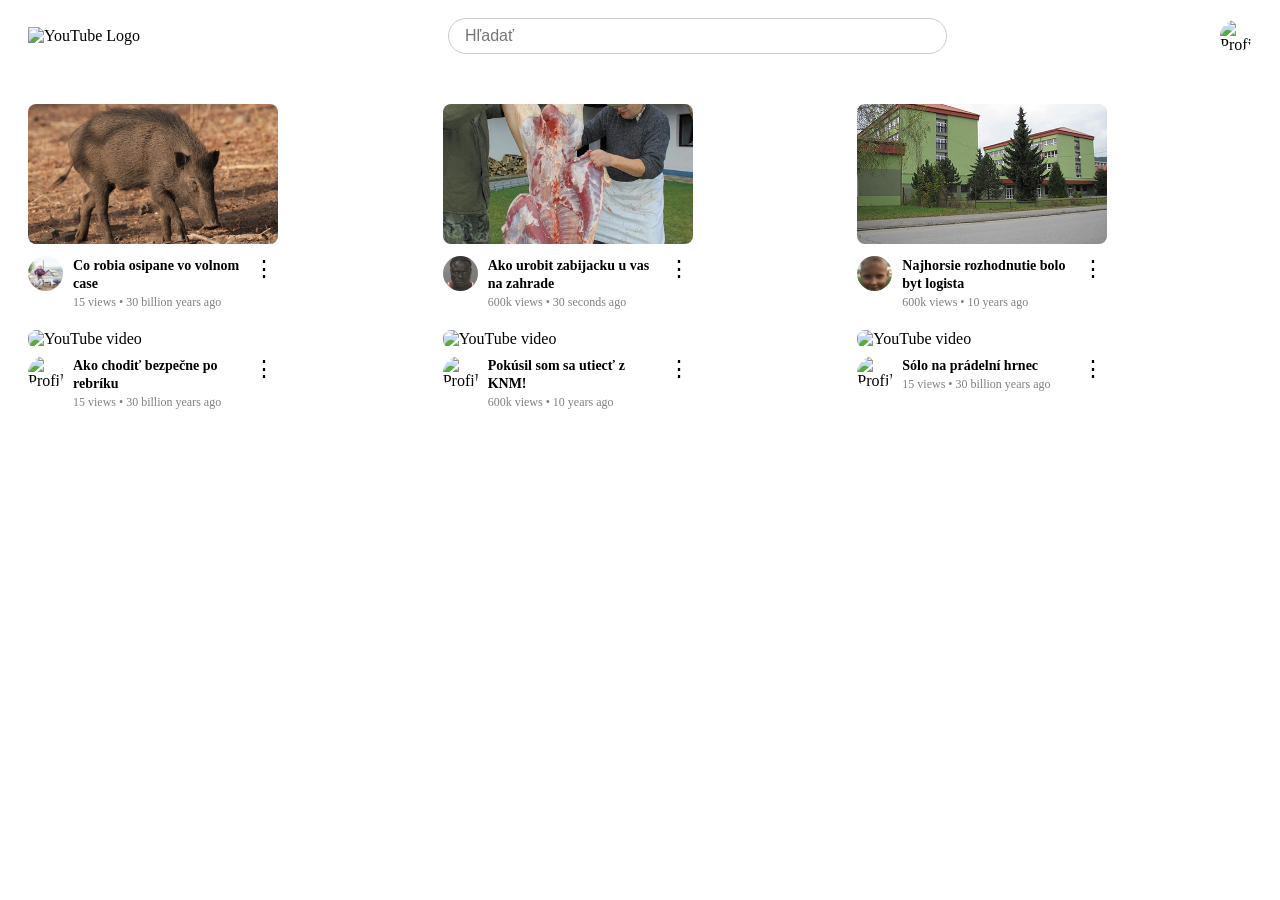
==== ULOHA/YT/index.html @ c9849a09 "Exercises update" ====
<!DOCTYPE html>
<html lang="en">
<head>
    <meta charset="UTF-8">
    <meta name="viewport" content="width=device-width, initial-scale=1.0">
    <title>Youtube</title>
    <link rel="stylesheet" href="style.css">
<style>
        .header {
            display: flex; 
            justify-content: space-between; 
            align-items: center; 
            padding: 10px 20px;
            margin-bottom: 20px;
        }
        .search-bar {
            width: 100%;
            padding: 8px 16px;
            border-radius: 20px;
            border: 1px solid #ccc;
            font-size: 16px;
        }
        .right-section {
            display: flex;
            justify-content: flex-end;
        }
        .header-profile-icon {
            width: 32px; 
            height: 32px; 
            border-radius: 50%; 
            object-fit: cover;
            cursor: pointer;
        }
        .yt-logo {
            height: 24px;
            cursor: pointer;
        }
    </style>
</head>

<body>

    <div class="header">
    <div class="left-section">
    
        <img class="yt-logo" src="https://upload.wikimedia.org/wikipedia/commons/b/b8/YouTube_Logo_2017.svg" alt="YouTube Logo">
    </div>
        <div class="middle" style="flex: 1; display: flex; justify-content: center; margin-left: 70px; margin-right: 35px;width: 100%; max-width: 499px;">
        <input class="search-bar" type="text" placeholder="Hľadať">
    </div>
    <div class="right-section">
        <img class="header-profile-icon" src="https://yt3.ggpht.com/ytc/AIdro_kRpDdYhAERS6ZGouNca_ugsVF8A3TE6IaAg34T3P1jeMA=s48-c-k-c0x00ffffff-no-rj" alt="Profilovka">
    </div>
</div>
<div style="display: flex;">
</div>
<div class="container">

    
    <div class="karta1">
        <img class="thumbnail" src="Obrazky/prasco.jpg" alt="YouTube video">
        <div class="info">
            <img class="profilovka" src="Obrazky/chov-prasiat-martin-bagar.jpg" alt="Profilovka">
            <div class="text">
                <span class="name1">Co robia osipane vo volnom case</span>
                <br>
                <span class="views1">15 views • 30 billion years ago</span>
            </div>
            <span class="more">⋮</span>
        </div>
    </div>

    <div class="karta1">
        <img class="thumbnail" src="Obrazky/2903847.jpg" alt="YouTube video">
        <div class="info">
            <img class="profilovka" src="Obrazky/original-angry-black-guy-mugshot-v0-jgb6s22e3svf1.png" alt="Profilovka">
            <div class="text">
                <span class="name1">Ako urobit zabijacku u vas na zahrade</span>
                <br>
                <span class="views1">600k views • 30 seconds ago</span>
            </div>
            <span class="more">⋮</span>
        </div>
    </div>

    <div class="karta1">
        <img class="thumbnail" src="Obrazky/1.jpg" alt="YouTube video">
        <div class="info">
            <img class="profilovka" src="Obrazky/0709bd89-1b61-4d76-b4db-dae06578fc86.jpg" alt="Profilovka">
            <div class="text">
                <span class="name1">Najhorsie rozhodnutie bolo byt logista</span>
                <br>
                <span class="views1">600k views • 10 years ago</span>
            </div>
            <span class="more">⋮</span>
        </div>
    </div>

    <div class="karta1">
        <img class="thumbnail" src="https://media.hornbach.sk/cms/sk/chke2-76/36768baa32430a85b95fe272976d16/obr-5-otazok-pri-vybere-rebrika-06.jpg?size=768" alt="YouTube video">
        <div class="info">
            <img class="profilovka" src="https://thumb.wikimedia.org/wikipedia/commons/thumb/7/75/Feier1960.jpg/250px-Feier1960.jpg?utm_source=sk.wikipedia.org&utm_campaign=parser&utm_content=thumbnail" alt="Profilovka">
            <div class="text">
                <span class="name1">Ako chodiť bezpečne po rebríku</span>
                <br>
                <span class="views1">15 views • 30 billion years ago</span>
            </div>
            <span class="more">⋮</span>
        </div>
    </div>

    
    <div class="karta1">
        <img class="thumbnail" src="https://s1.dmcdn.net/v/cWUM-1gTknwu6NBFv/x240" alt="YouTube video">
        <div class="info">
            <img class="profilovka" src="https://external-preview.redd.it/mrbeast-says-he-will-run-for-president-of-the-u-s-if-they-v0-foq0ApswwC6HAvsePNgs8PPuBxNyqvvhnH1vOoPEpbs.jpg?auto=webp&s=6dfcd0dde88e908901dcdede69d7f11d76e1fd87" alt="Profilovka">
            <div class="text">
                <span class="name1">Pokúsil som sa utiecť z KNM!</span>
                <br>
                <span class="views1">600k views • 10 years ago</span>
            </div>
            <span class="more">⋮</span>
        </div>
    </div>

    <div class="karta1">
        <img class="thumbnail" src="https://i.ytimg.com/vi/V2LpXOKWjus/hqdefault.jpg?sqp=-oaymwEmCOADEOgC8quKqQMa8AEB-AH-BIAC4AOKAgwIABABGGQgZShHMA8=&rs=AOn4CLDqZSNTAJtY4_8v1lAMj_torvHEWQ" alt="YouTube video">
        <div class="info">
            <img class="profilovka" src="https://yt3.ggpht.com/ytc/AIdro_kRpDdYhAERS6ZGouNca_ugsVF8A3TE6IaAg34T3P1jeMA=s48-c-k-c0x00ffffff-no-rj" alt="Profilovka">
            <div class="text">
                <span class="name1">Sólo na prádelní hrnec</span>
                <br>
                <span class="views1">15 views • 30 billion years ago</span>
            </div>
            <span class="more">⋮</span>
        </div>
    </div>

</div>

</body>
</html>
---- ULOHA/YT/style.css ----
h1{
    text-align: center;
}

.search{
    text-align: center;
    margin-bottom: 30px;
}

.search input{
    width: 300px;
    height: 30px;
}

.search button{
    height: 36px;
}

.container {
            display: grid;
           grid-template-columns: 1fr 1fr 1fr;
            gap: 20px;
            padding: 20px;
    }

.karta1{
    width: 250px;
    display:inline-block;
}

.thumbnail{
    width: 250px;
    height: 140px;
    object-fit: cover;
    margin: 0;
    border-radius: 8px;
}

.info{
    display: flex;
    margin-top: 8px;
    align-items: flex-start;
}

.profilovka{
    width: 35px;
    height: 35px;
    border-radius: 50%;
    object-fit: cover;
    margin: 0 10px 0 0;
}

.text{

    width: 170px;
}

.name1{
    font-weight: bold;
    font-size: 14px;
    margin-bottom: 5px;
}

.views1{
    color: gray;
    font-size: 12px;
}

.more{
    font-size: 22px;
    margin-left: 10px;
}

.karta1:hover {
    background-color: #e0e0e0;
}
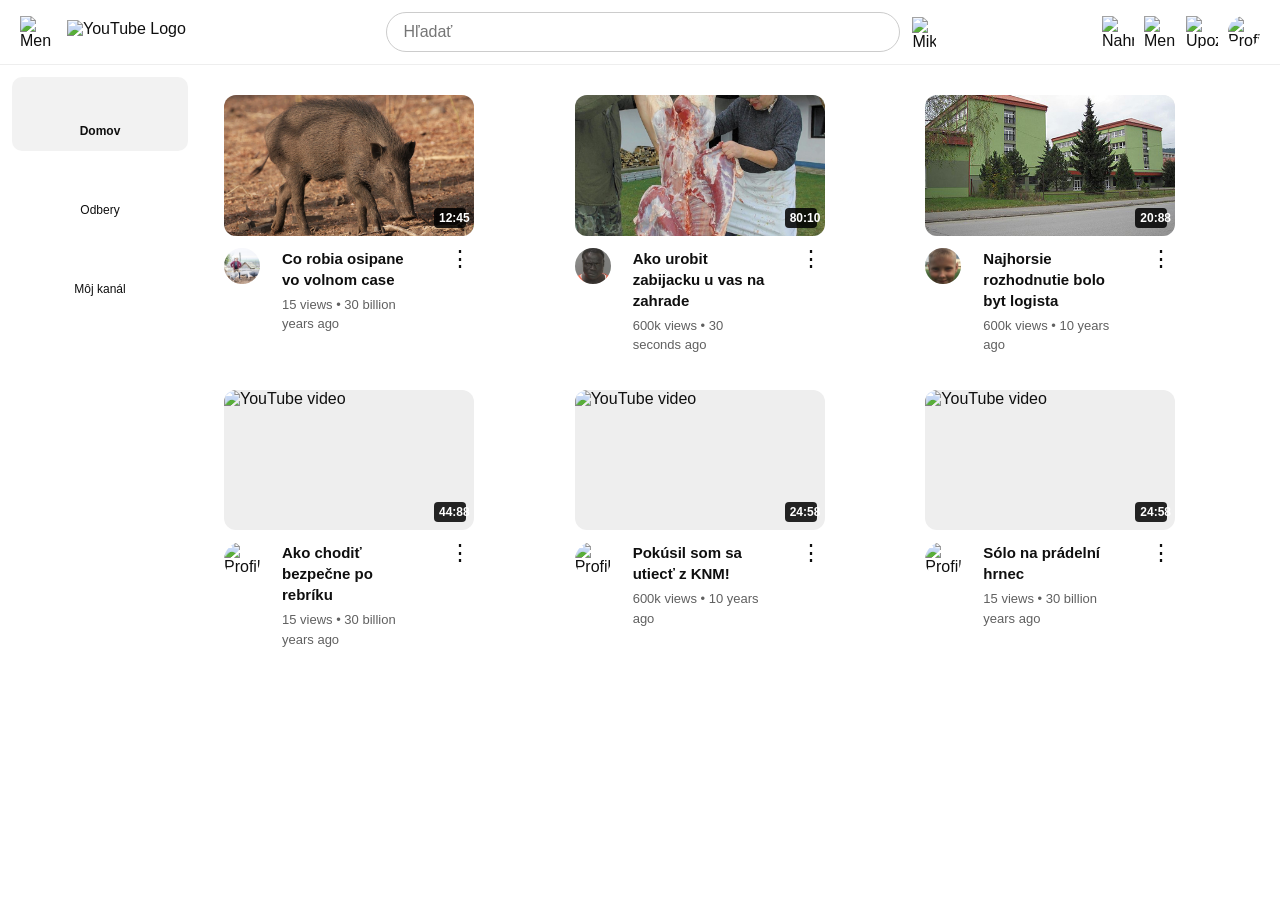
==== commit 8df9e433: "update" ====
--- a/ULOHA/YT/index.html
+++ b/ULOHA/YT/index.html
@@ -1,39 +1,309 @@
+
 <!DOCTYPE html>
-<html lang="en">
+<html lang="sk">
 <head>
     <meta charset="UTF-8">
     <meta name="viewport" content="width=device-width, initial-scale=1.0">
-    <title>Youtube</title>
+    <title>YouTube</title>
     <link rel="stylesheet" href="style.css">
-<style>
+
+    <style>
+        * {
+            box-sizing: border-box;
+        }
+
+        body {
+            margin: 0;
+            font-family: Arial, sans-serif;
+            background-color: white;
+            color: #0f0f0f;
+        }
+
+        /* HORNÁ LIŠTA */
         .header {
-            display: flex; 
-            justify-content: space-between; 
-            align-items: center; 
+            display: flex;
+            justify-content: space-between;
+            align-items: center;
             padding: 10px 20px;
-            margin-bottom: 20px;
-        }
+            height: 65px;
+            background-color: white;
+            position: fixed;
+            top: 0;
+            left: 0;
+            right: 0;
+            z-index: 100;
+            border-bottom: 1px solid #eee;
+        }
+
+        .left-section {
+            display: flex;
+            align-items: center;
+            flex-shrink: 0;
+        }
+
+        .menu-icon {
+            width: 32px;
+            height: 32px;
+            margin-right: 15px;
+            cursor: pointer;
+        }
+
+        .yt-logo {
+            height: 24px;
+            cursor: pointer;
+        }
+
+        .middle {
+            flex: 1;
+            display: flex;
+            justify-content: center;
+            align-items: center;
+            margin-left: 70px;
+            margin-right: 35px;
+            max-width: 550px;
+        }
+
         .search-bar {
             width: 100%;
-            padding: 8px 16px;
-            border-radius: 20px;
+            padding: 10px 16px;
+            border-radius: 25px;
             border: 1px solid #ccc;
             font-size: 16px;
-        }
+            outline: none;
+        }
+
+        .search-bar:focus {
+            border-color: #1c62b9;
+        }
+
+        .mic-icon {
+            width: 24px;
+            height: 30px;
+            margin-left: 12px;
+            cursor: pointer;
+        }
+
         .right-section {
             display: flex;
+            align-items: center;
             justify-content: flex-end;
-        }
+            flex-shrink: 0;
+        }
+
+        .upload,
+        .menu,
+        .bell {
+            width: 32px;
+            height: 32px;
+            margin-right: 10px;
+            object-fit: contain;
+            cursor: pointer;
+        }
+
         .header-profile-icon {
-            width: 32px; 
-            height: 32px; 
-            border-radius: 50%; 
+            width: 32px;
+            height: 32px;
+            border-radius: 50%;
             object-fit: cover;
             cursor: pointer;
         }
-        .yt-logo {
+
+        /* ĽAVÝ SIDEBAR */
+        .sidebar {
+            position: fixed;
+            top: 65px;
+            left: 0;
+            width: 200px;
+            height: calc(100vh - 65px);
+            background-color: white;
+            padding: 12px;
+            overflow-y: auto;
+            z-index: 50;
+        }
+
+        .sidebar-item {
+            display: flex;
+            flex-direction: column;
+            align-items: center;
+            justify-content: center;
+            gap: 7px;
+            width: 100%;
+            height: 74px;
+            margin-bottom: 5px;
+            border-radius: 10px;
+            text-decoration: none;
+            color: #0f0f0f;
+            font-size: 12px;
+            font-weight: normal;
+            transition: background-color 0.2s;
+        }
+
+        .sidebar-item:hover {
+            background-color: #f2f2f2;
+        }
+
+        .sidebar-item.active {
+            background-color: #f2f2f2;
+            font-weight: bold;
+        }
+
+        .sidebar-icon {
+            width: 26px;
+            height: 26px;
+            display: flex;
+            align-items: center;
+            justify-content: center;
+        }
+
+        .sidebar-icon svg {
+            width: 24px;
             height: 24px;
-            cursor: pointer;
+            fill: none;
+            stroke: currentColor;
+            stroke-width: 1.8;
+            stroke-linecap: round;
+            stroke-linejoin: round;
+        }
+
+        /* VIDEÁ */
+        .container {
+            margin-left: 200px;
+            margin-top: 85px;
+            padding: 10px 24px 30px;
+            display: grid;
+            grid-template-columns: repeat(3, minmax(0, 1fr));
+            gap: 35px 20px;
+        }
+
+        .karta1 {
+            min-width: 0;
+            cursor: pointer;
+        }
+
+        .thumbnail-container {
+            position: relative;
+            width: 100%;
+            aspect-ratio: 16 / 9;
+            overflow: hidden;
+            border-radius: 12px;
+            background-color: #eee;
+        }
+
+        .thumbnail {
+            width: 100%;
+            height: 100%;
+            object-fit: cover;
+            display: block;
+        }
+
+        .timestamp {
+            position: absolute;
+            right: 8px;
+            bottom: 8px;
+            background-color: rgba(0, 0, 0, 0.85);
+            color: white;
+            padding: 3px 5px;
+            border-radius: 4px;
+            font-size: 12px;
+            font-weight: bold;
+        }
+
+        .info {
+            display: flex;
+            align-items: flex-start;
+            margin-top: 12px;
+            gap: 12px;
+        }
+
+        .profilovka {
+            width: 36px;
+            height: 36px;
+            border-radius: 50%;
+            object-fit: cover;
+            flex-shrink: 0;
+        }
+
+        .text {
+            flex: 1;
+            min-width: 0;
+        }
+
+        .name1 {
+            font-size: 15px;
+            font-weight: 600;
+            line-height: 1.4;
+            overflow-wrap: anywhere;
+        }
+
+        .views1 {
+            display: inline-block;
+            margin-top: 5px;
+            font-size: 13px;
+            color: #606060;
+            line-height: 1.5;
+        }
+
+        .more {
+            font-size: 22px;
+            line-height: 1;
+            cursor: pointer;
+            padding: 0 3px;
+        }
+
+        /* MENŠIE OBRAZOVKY */
+        @media (max-width: 1100px) {
+            .container {
+                grid-template-columns: repeat(2, minmax(0, 1fr));
+            }
+
+            .middle {
+                margin-left: 25px;
+                margin-right: 20px;
+            }
+        }
+
+        @media (max-width: 700px) {
+            .sidebar {
+                width: 75px;
+                padding: 8px 5px;
+            }
+
+            .sidebar-item {
+                height: 65px;
+                gap: 5px;
+                font-size: 10px;
+                padding: 3px;
+            }
+
+            .container {
+                margin-left: 75px;
+                padding: 10px;
+                grid-template-columns: 1fr;
+                gap: 25px;
+            }
+
+            .middle {
+                margin: 0 10px;
+            }
+
+            .yt-logo {
+                height: 19px;
+            }
+
+            .menu-icon {
+                width: 25px;
+                height: 25px;
+                margin-right: 8px;
+            }
+
+            .right-section .menu,
+            .right-section .upload {
+                display: none;
+            }
+
+            .header {
+                padding: 8px;
+            }
         }
     </style>
 </head>
@@ -41,102 +311,206 @@
 <body>
 
     <div class="header">
-    <div class="left-section">
-    
-        <img class="yt-logo" src="https://upload.wikimedia.org/wikipedia/commons/b/b8/YouTube_Logo_2017.svg" alt="YouTube Logo">
+
+        <div class="left-section">
+            <img
+                class="menu-icon"
+                src="https://www.nicepng.com/png/detail/14-147111_menu-button-png-menu-button-icon-png.png"
+                alt="Menu"
+            >
+
+            <img
+                class="yt-logo"
+                src="https://upload.wikimedia.org/wikipedia/commons/b/b8/YouTube_Logo_2017.svg"
+                alt="YouTube Logo"
+            >
+        </div>
+
+        <div class="middle">
+            <input class="search-bar" type="text" placeholder="Hľadať">
+
+            <img
+                class="mic-icon"
+                src="https://encrypted-tbn0.gstatic.com/images?q=tbn:ANd9GcR1NxFUaSSWfon-kPhTlvFPeJUROHOiaSLdgvk7M64O0dKzlH8ZeTPlqQE&s=10"
+                alt="Mikrofón"
+            >
+        </div>
+
+        <div class="right-section">
+            <img
+                class="upload"
+                src="https://e7.pngegg.com/pngimages/566/186/png-clipart-video-cameras-graphy-youtube-youtube-rectangle-photography.png"
+                alt="Nahrať video"
+            >
+
+            <img
+                class="menu"
+                src="https://www.nicepng.com/png/detail/14-147111_menu-button-png-menu-button-icon-png.png"
+                alt="Menu aplikácií"
+            >
+
+            <img
+                class="bell"
+                src="https://www.citypng.com/public/uploads/preview/download-black-notification-bell-icon-png-735811696934391uul7qtm5np.png?v=2026082019"
+                alt="Upozornenia"
+            >
+
+            <img
+                class="header-profile-icon"
+                src="https://yt3.ggpht.com/ytc/AIdro_kRpDdYhAERS6ZGouNca_ugsVF8A3TE6IaAg34T3P1jeMA=s48-c-k-c0x00ffffff-no-rj"
+                alt="Profilovka"
+            >
+        </div>
+
     </div>
-        <div class="middle" style="flex: 1; display: flex; justify-content: center; margin-left: 70px; margin-right: 35px;width: 100%; max-width: 499px;">
-        <input class="search-bar" type="text" placeholder="Hľadať">
+
+    <div class="sidebar">
+
+        <a class="sidebar-item active">
+
+            <span class="sidebar-icon">
+            </span>
+
+            <span>Domov</span>
+
+        </a>
+
+        <a class="sidebar-item">
+            
+            <span class="sidebar-icon">
+            </span>
+            <span>Odbery</span>
+
+        </a>
+
+        <a href="#" class="sidebar-item">
+
+            <span class="sidebar-icon">
+            </span>
+
+            <span>Môj kanál</span>
+
+        </a>
+
     </div>
-    <div class="right-section">
-        <img class="header-profile-icon" src="https://yt3.ggpht.com/ytc/AIdro_kRpDdYhAERS6ZGouNca_ugsVF8A3TE6IaAg34T3P1jeMA=s48-c-k-c0x00ffffff-no-rj" alt="Profilovka">
+
+    <div class="container">
+
+        <div class="karta1">
+            <div class="thumbnail-container">
+                <img class="thumbnail" src="Obrazky/prasco.jpg" alt="YouTube video">
+                <span class="timestamp">12:45</span>
+            </div>
+
+            <div class="info">
+                <img class="profilovka" src="Obrazky/chov-prasiat-martin-bagar.jpg" alt="Profilovka">
+
+                <div class="text">
+                    <span class="name1">Co robia osipane vo volnom case</span>
+                    <br>
+                    <span class="views1">15 views • 30 billion years ago</span>
+                </div>
+
+                <span class="more">⋮</span>
+            </div>
+        </div>
+
+        <div class="karta1">
+            <div class="thumbnail-container">
+                <img class="thumbnail" src="Obrazky/2903847.jpg" alt="YouTube video">
+                <span class="timestamp">80:10</span>
+            </div>
+
+            <div class="info">
+                <img class="profilovka" src="Obrazky/original-angry-black-guy-mugshot-v0-jgb6s22e3svf1.png" alt="Profilovka">
+
+                <div class="text">
+                    <span class="name1">Ako urobit zabijacku u vas na zahrade</span>
+                    <br>
+                    <span class="views1">600k views • 30 seconds ago</span>
+                </div>
+
+                <span class="more">⋮</span>
+            </div>
+        </div>
+
+        <div class="karta1">
+            <div class="thumbnail-container">
+                <img class="thumbnail" src="Obrazky/1.jpg" alt="YouTube video">
+                <span class="timestamp">20:88</span>
+            </div>
+
+            <div class="info">
+                <img class="profilovka" src="Obrazky/0709bd89-1b61-4d76-b4db-dae06578fc86.jpg" alt="Profilovka">
+
+                <div class="text">
+                    <span class="name1">Najhorsie rozhodnutie bolo byt logista</span>
+                    <br>
+                    <span class="views1">600k views • 10 years ago</span>
+                </div>
+
+                <span class="more">⋮</span>
+            </div>
+        </div>
+
+        <div class="karta1">
+            <div class="thumbnail-container">
+                <img class="thumbnail" src="https://media.hornbach.sk/cms/sk/chke2-76/36768baa32430a85b95fe272976d16/obr-5-otazok-pri-vybere-rebrika-06.jpg?size=768" alt="YouTube video">
+                <span class="timestamp">44:88</span>
+            </div>
+
+            <div class="info">
+                <img class="profilovka" src="https://thumb.wikimedia.org/wikipedia/commons/thumb/7/75/Feier1960.jpg/250px-Feier1960.jpg?utm_source=sk.wikipedia.org&utm_campaign=parser&utm_content=thumbnail" alt="Profilovka">
+
+                <div class="text">
+                    <span class="name1">Ako chodiť bezpečne po rebríku</span>
+                    <br>
+                    <span class="views1">15 views • 30 billion years ago</span>
+                </div>
+
+                <span class="more">⋮</span>
+            </div>
+        </div>
+
+        <div class="karta1">
+            <div class="thumbnail-container">
+                <img class="thumbnail" src="https://s1.dmcdn.net/v/cWUM-1gTknwu6NBFv/x240" alt="YouTube video">
+                <span class="timestamp">24:58</span>
+            </div>
+
+            <div class="info">
+                <img class="profilovka" src="https://external-preview.redd.it/mrbeast-says-he-will-run-for-president-of-the-u-s-if-they-v0-foq0ApswwC6HAvsePNgs8PPuBxNyqvvhnH1vOoPEpbs.jpg?auto=webp&s=6dfcd0dde88e908901dcdede69d7f11d76e1fd87" alt="Profilovka">
+
+                <div class="text">
+                    <span class="name1">Pokúsil som sa utiecť z KNM!</span>
+                    <br>
+                    <span class="views1">600k views • 10 years ago</span>
+                </div>
+
+                <span class="more">⋮</span>
+            </div>
+        </div>
+
+        <div class="karta1">
+            <div class="thumbnail-container">
+                <img class="thumbnail" src="https://i.ytimg.com/vi/V2LpXOKWjus/hqdefault.jpg?sqp=-oaymwEmCOADEOgC8quKqQMa8AEB-AH-BIAC4AOKAgwIABABGGQgZShHMA8=&rs=AOn4CLDqZSNTAJtY4_8v1lAMj_torvHEWQ" alt="YouTube video">
+                <span class="timestamp">24:58</span>
+            </div>
+
+            <div class="info">
+                <img class="profilovka" src="https://yt3.ggpht.com/ytc/AIdro_kRpDdYhAERS6ZGouNca_ugsVF8A3TE6IaAg34T3P1jeMA=s48-c-k-c0x00ffffff-no-rj" alt="Profilovka">
+
+                <div class="text">
+                    <span class="name1">Sólo na prádelní hrnec</span>
+                    <br>
+                    <span class="views1">15 views • 30 billion years ago</span>
+                </div>
+
+                <span class="more">⋮</span>
+            </div>
+        </div>
+
     </div>
-</div>
-<div style="display: flex;">
-</div>
-<div class="container">
-
-    
-    <div class="karta1">
-        <img class="thumbnail" src="Obrazky/prasco.jpg" alt="YouTube video">
-        <div class="info">
-            <img class="profilovka" src="Obrazky/chov-prasiat-martin-bagar.jpg" alt="Profilovka">
-            <div class="text">
-                <span class="name1">Co robia osipane vo volnom case</span>
-                <br>
-                <span class="views1">15 views • 30 billion years ago</span>
-            </div>
-            <span class="more">⋮</span>
-        </div>
-    </div>
-
-    <div class="karta1">
-        <img class="thumbnail" src="Obrazky/2903847.jpg" alt="YouTube video">
-        <div class="info">
-            <img class="profilovka" src="Obrazky/original-angry-black-guy-mugshot-v0-jgb6s22e3svf1.png" alt="Profilovka">
-            <div class="text">
-                <span class="name1">Ako urobit zabijacku u vas na zahrade</span>
-                <br>
-                <span class="views1">600k views • 30 seconds ago</span>
-            </div>
-            <span class="more">⋮</span>
-        </div>
-    </div>
-
-    <div class="karta1">
-        <img class="thumbnail" src="Obrazky/1.jpg" alt="YouTube video">
-        <div class="info">
-            <img class="profilovka" src="Obrazky/0709bd89-1b61-4d76-b4db-dae06578fc86.jpg" alt="Profilovka">
-            <div class="text">
-                <span class="name1">Najhorsie rozhodnutie bolo byt logista</span>
-                <br>
-                <span class="views1">600k views • 10 years ago</span>
-            </div>
-            <span class="more">⋮</span>
-        </div>
-    </div>
-
-    <div class="karta1">
-        <img class="thumbnail" src="https://media.hornbach.sk/cms/sk/chke2-76/36768baa32430a85b95fe272976d16/obr-5-otazok-pri-vybere-rebrika-06.jpg?size=768" alt="YouTube video">
-        <div class="info">
-            <img class="profilovka" src="https://thumb.wikimedia.org/wikipedia/commons/thumb/7/75/Feier1960.jpg/250px-Feier1960.jpg?utm_source=sk.wikipedia.org&utm_campaign=parser&utm_content=thumbnail" alt="Profilovka">
-            <div class="text">
-                <span class="name1">Ako chodiť bezpečne po rebríku</span>
-                <br>
-                <span class="views1">15 views • 30 billion years ago</span>
-            </div>
-            <span class="more">⋮</span>
-        </div>
-    </div>
-
-    
-    <div class="karta1">
-        <img class="thumbnail" src="https://s1.dmcdn.net/v/cWUM-1gTknwu6NBFv/x240" alt="YouTube video">
-        <div class="info">
-            <img class="profilovka" src="https://external-preview.redd.it/mrbeast-says-he-will-run-for-president-of-the-u-s-if-they-v0-foq0ApswwC6HAvsePNgs8PPuBxNyqvvhnH1vOoPEpbs.jpg?auto=webp&s=6dfcd0dde88e908901dcdede69d7f11d76e1fd87" alt="Profilovka">
-            <div class="text">
-                <span class="name1">Pokúsil som sa utiecť z KNM!</span>
-                <br>
-                <span class="views1">600k views • 10 years ago</span>
-            </div>
-            <span class="more">⋮</span>
-        </div>
-    </div>
-
-    <div class="karta1">
-        <img class="thumbnail" src="https://i.ytimg.com/vi/V2LpXOKWjus/hqdefault.jpg?sqp=-oaymwEmCOADEOgC8quKqQMa8AEB-AH-BIAC4AOKAgwIABABGGQgZShHMA8=&rs=AOn4CLDqZSNTAJtY4_8v1lAMj_torvHEWQ" alt="YouTube video">
-        <div class="info">
-            <img class="profilovka" src="https://yt3.ggpht.com/ytc/AIdro_kRpDdYhAERS6ZGouNca_ugsVF8A3TE6IaAg34T3P1jeMA=s48-c-k-c0x00ffffff-no-rj" alt="Profilovka">
-            <div class="text">
-                <span class="name1">Sólo na prádelní hrnec</span>
-                <br>
-                <span class="views1">15 views • 30 billion years ago</span>
-            </div>
-            <span class="more">⋮</span>
-        </div>
-    </div>
-
-</div>
 
 </body>
-</html>+</html>
--- a/ULOHA/YT/style.css
+++ b/ULOHA/YT/style.css
@@ -73,4 +73,17 @@
 
 .karta1:hover {
     background-color: #e0e0e0;
+}
+
+.thumbnail-container {
+    position: relative;
+}
+
+.timestamp {
+    position: absolute;
+    bottom: 8px;
+    left: 210px;
+    background-color: black;
+    color: white;
+    padding: 1px 1px;
 }
